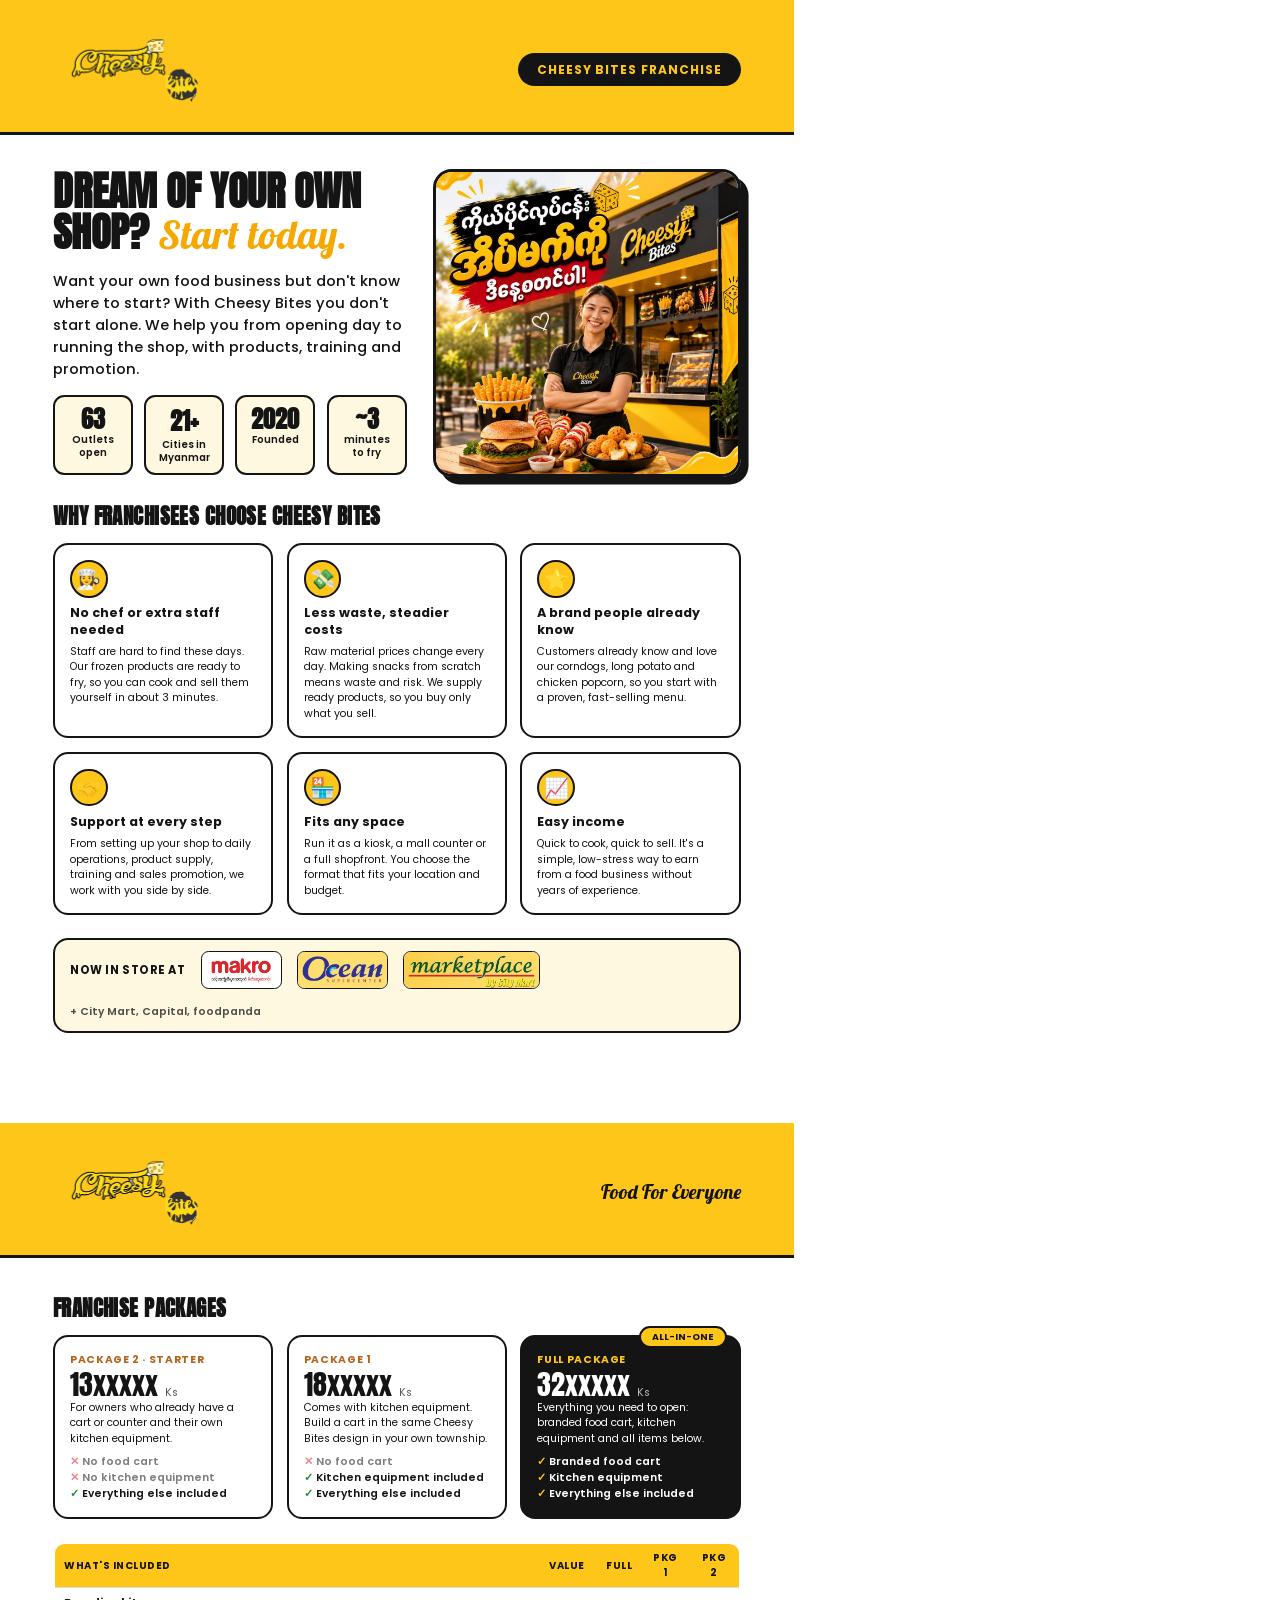
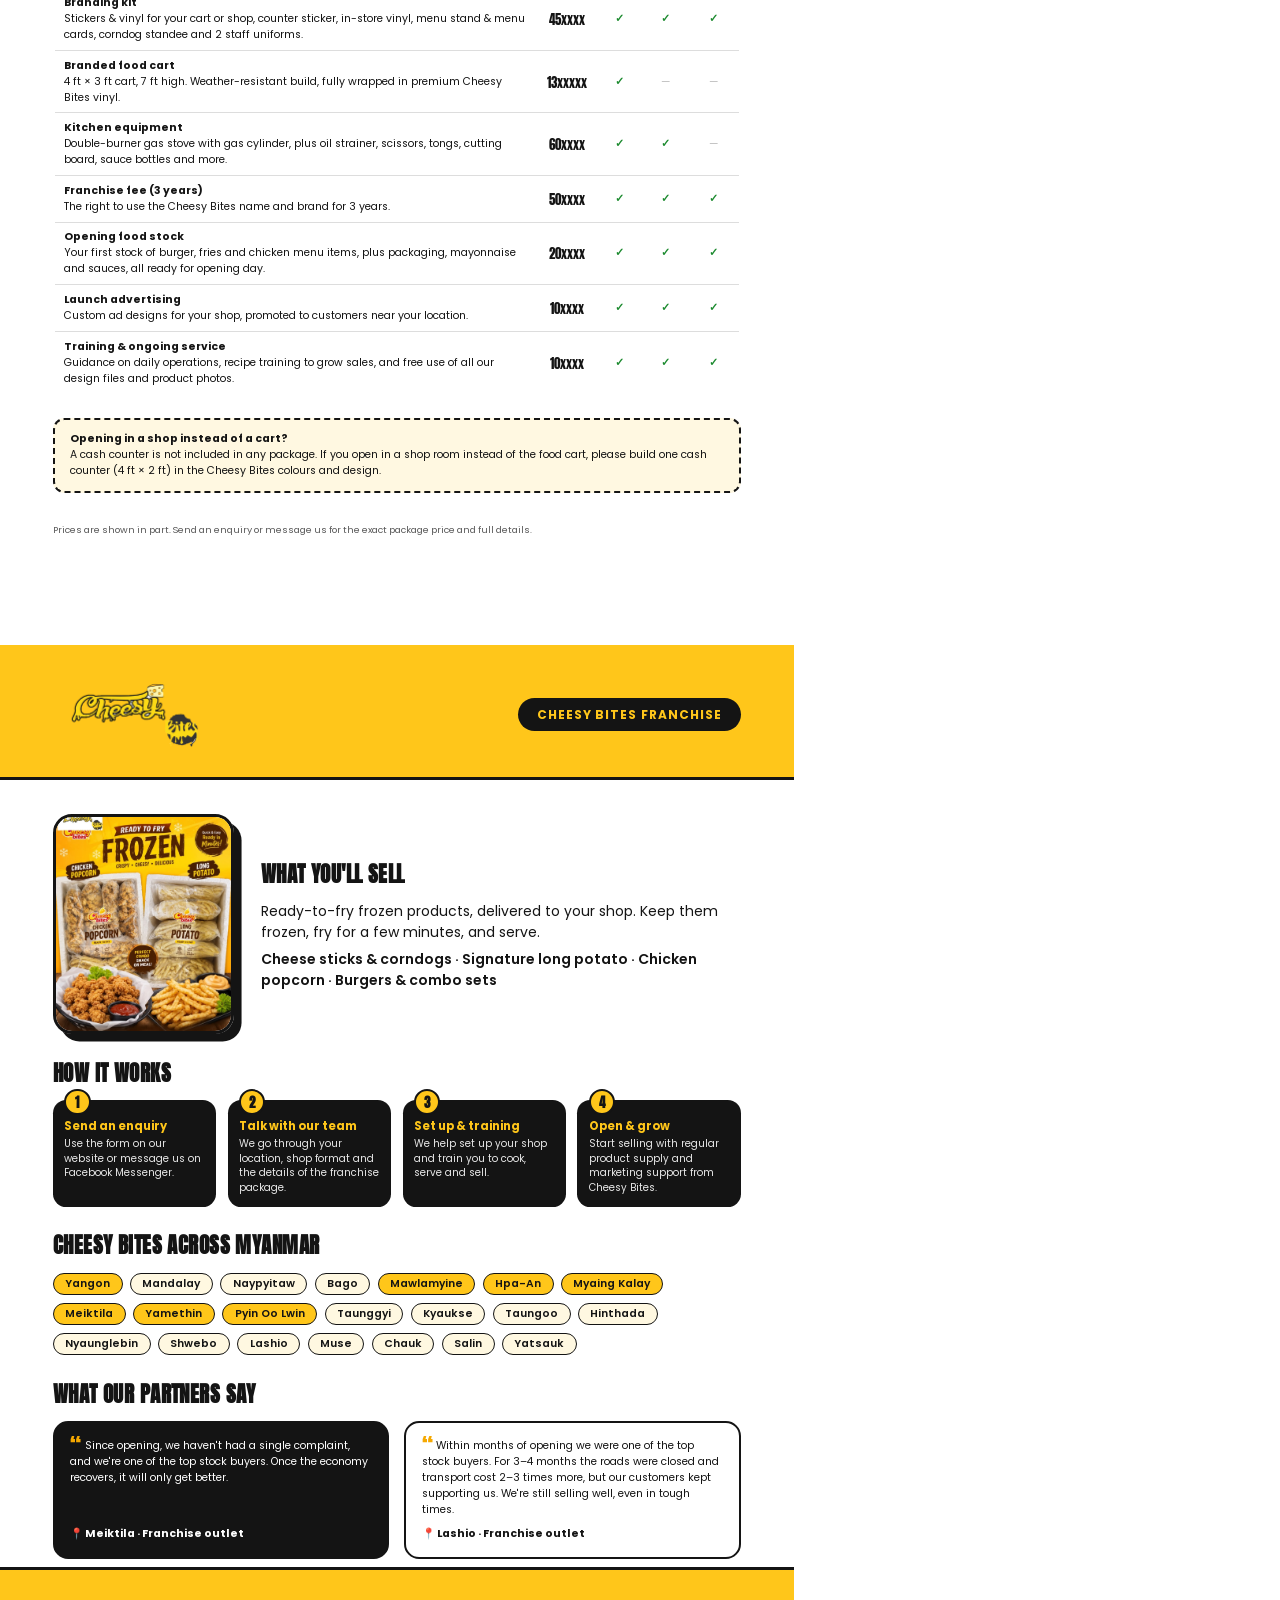
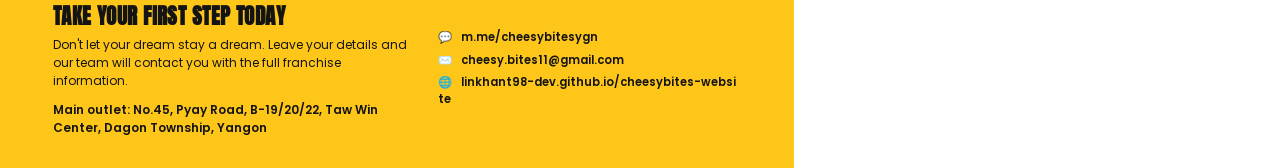
==== brochure/brochure.html @ b4585ab4 "Add easy-edit data file, franchise FAQ, brochure PDFs, analytics and Google business data - data.js:" ====
<!DOCTYPE html>
<html lang="en">
<head>
<meta charset="UTF-8" />
<title>Cheesy Bites Franchise Brochure</title>
<!-- Source for the downloadable franchise brochure PDFs.
     Rendered with:  brochure/build.sh  (needs Google Chrome)
     Text comes from ../i18n.js and numbers from ../data.js -->
<link rel="preconnect" href="https://fonts.googleapis.com" />
<link rel="preconnect" href="https://fonts.gstatic.com" crossorigin />
<link href="https://fonts.googleapis.com/css2?family=Lobster&family=Anton&family=Poppins:wght@400;500;600;700&family=Noto+Sans+Myanmar:wght@400;600;700&display=swap" rel="stylesheet" />
<style>
  @page { size: A4; margin: 0; }
  :root { --y: #ffc61a; --yd: #f5a800; --cream: #fff8e1; --k: #141414; --brown: #b5651d; }
  * { box-sizing: border-box; margin: 0; padding: 0; }
  html, body { background: #fff; }
  body { font-family: 'Poppins', sans-serif; color: var(--k); font-size: 10.5pt; line-height: 1.5; -webkit-print-color-adjust: exact; print-color-adjust: exact; }
  html[lang="my"] body { font-family: 'Noto Sans Myanmar', 'Poppins', sans-serif; font-size: 9.6pt; line-height: 1.75; }
  .page { width: 210mm; height: 297mm; position: relative; overflow: hidden; page-break-after: always; display: flex; flex-direction: column; }
  .page:last-child { page-break-after: auto; }

  /* Header band */
  .band { background: var(--y); border-bottom: 3px solid var(--k); padding: 10mm 14mm 8mm; display: flex; align-items: center; justify-content: space-between; }
  .band img { height: 17mm; }
  .band .tag { font-family: 'Lobster', cursive; font-size: 15pt; }
  .band .pill { background: var(--k); color: var(--y); border-radius: 99px; padding: 2mm 5mm; font-weight: 700; font-size: 9pt; letter-spacing: .08em; text-transform: uppercase; }
  html[lang="my"] .band .pill { letter-spacing: 0; text-transform: none; }

  .body { padding: 9mm 14mm 0; flex: 1; display: flex; flex-direction: column; gap: 6mm; }
  h1 { font-family: 'Anton', sans-serif; font-size: 30pt; line-height: 1.02; text-transform: uppercase; }
  h1 span { font-family: 'Lobster', cursive; text-transform: none; color: var(--yd); font-weight: 400; }
  h2 { font-family: 'Anton', sans-serif; font-size: 16pt; text-transform: uppercase; letter-spacing: .02em; margin-bottom: 3mm; }
  html[lang="my"] h1, html[lang="my"] h2 { font-family: 'Noto Sans Myanmar', sans-serif; font-weight: 700; text-transform: none; letter-spacing: 0; }
  html[lang="my"] h1 { font-size: 21pt; line-height: 1.45; }
  html[lang="my"] h1 span { font-family: 'Noto Sans Myanmar', sans-serif; font-weight: 700; }
  html[lang="my"] h2 { font-size: 13pt; line-height: 1.5; }
  .lead { font-size: 11pt; font-weight: 500; }
  html[lang="my"] .lead { font-size: 10pt; }

  .hero { display: grid; grid-template-columns: 1.15fr 1fr; gap: 7mm; align-items: center; }
  .hero img { width: 100%; aspect-ratio: 1; object-fit: cover; border: 3px solid var(--k); border-radius: 5mm; box-shadow: 2mm 2mm 0 var(--k); }

  .stats { display: grid; grid-template-columns: repeat(4, 1fr); gap: 3mm; margin-top: 4mm; }
  .stat { background: var(--cream); border: 2px solid var(--k); border-radius: 3mm; padding: 2.5mm; text-align: center; }
  .stat b { display: block; font-family: 'Anton', sans-serif; font-size: 18pt; line-height: 1.1; }
  .stat span { font-size: 7.5pt; font-weight: 600; line-height: 1.3; display: block; }

  .benefits { display: grid; grid-template-columns: repeat(3, 1fr); gap: 3.5mm; }
  .benefit { border: 2px solid var(--k); border-radius: 4mm; padding: 4mm; background: #fff; }
  .benefit i { font-style: normal; font-size: 15pt; display: inline-grid; place-items: center; width: 10mm; height: 10mm; background: var(--y); border: 2px solid var(--k); border-radius: 50%; margin-bottom: 2mm; }
  .benefit h3 { font-size: 9.5pt; line-height: 1.3; margin-bottom: 1.5mm; }
  .benefit p { font-size: 8pt; line-height: 1.45; }
  html[lang="my"] .benefit p { font-size: 7.6pt; line-height: 1.65; }

  .packages { display: grid; grid-template-columns: repeat(3, 1fr); gap: 3.5mm; }
  .pk { border: 2px solid var(--k); border-radius: 4mm; padding: 4mm; background: #fff; position: relative; }
  .pk.best { background: var(--k); color: #fff; }
  .pk .name { font-weight: 700; font-size: 8pt; text-transform: uppercase; letter-spacing: .06em; color: var(--brown); }
  .pk.best .name { color: var(--y); }
  .pk .price { font-family: 'Anton', sans-serif; font-size: 21pt; line-height: 1.15; }
  .pk .price small { font-family: 'Poppins', sans-serif; font-size: 8pt; opacity: .7; }
  .pk p { font-size: 8pt; line-height: 1.45; }
  .pk ul { list-style: none; margin-top: 2mm; font-size: 8pt; font-weight: 600; }
  .pk li::before { content: '✓ '; color: #1b8a2e; }
  .pk.best li::before { color: var(--y); }
  .pk li.no { opacity: .55; }
  .pk li.no::before { content: '✕ '; color: #d62828; }
  .ribbon { position: absolute; top: -3mm; right: 3mm; background: var(--y); color: var(--k); border: 2px solid var(--k); border-radius: 99px; padding: .5mm 3mm; font-size: 7pt; font-weight: 700; text-transform: uppercase; }

  table { width: 100%; border-collapse: collapse; font-size: 8pt; border: 2px solid var(--k); border-radius: 3mm; overflow: hidden; }
  th, td { padding: 1.8mm 2.5mm; border-bottom: 1px solid #ddd; text-align: center; vertical-align: middle; }
  th:first-child, td:first-child { text-align: left; }
  thead th { background: var(--y); font-size: 7.5pt; text-transform: uppercase; letter-spacing: .05em; }
  td.v { font-family: 'Anton', sans-serif; font-size: 10pt; white-space: nowrap; }
  td.y { color: #1b8a2e; font-weight: 700; }
  td.n { color: #bbb; }
  td b { display: block; }

  .steps { display: grid; grid-template-columns: repeat(4, 1fr); gap: 3mm; }
  .step { background: var(--k); color: #fff; border-radius: 3.5mm; padding: 4mm 3mm 3mm; position: relative; }
  .step b { position: absolute; top: -3mm; left: 3mm; width: 7mm; height: 7mm; border-radius: 50%; background: var(--y); color: var(--k); border: 2px solid var(--k); display: grid; place-items: center; font-family: 'Anton', sans-serif; font-size: 10pt; }
  .step h3 { color: var(--y); font-size: 8.5pt; line-height: 1.3; margin: 1mm 0; }
  .step p { font-size: 7.5pt; line-height: 1.45; opacity: .9; }

  .note { border: 2px dashed var(--k); border-radius: 3mm; padding: 3mm 4mm; background: var(--cream); font-size: 8pt; }
  .note b { display: block; }

  .contact { margin-top: auto; background: var(--y); border-top: 3px solid var(--k); padding: 7mm 14mm; display: grid; grid-template-columns: 1.2fr 1fr; gap: 6mm; align-items: center; }
  .contact h2 { margin-bottom: 1mm; }
  .contact .cta { font-size: 9pt; }
  .contact ul { list-style: none; font-size: 8.5pt; font-weight: 600; display: grid; gap: 1.5mm; }
  .contact li span { display: inline-block; width: 6mm; }
  .fineprint { font-size: 7pt; opacity: .7; margin-top: 2mm; }

  .sell { display: grid; grid-template-columns: 48mm 1fr; gap: 7mm; align-items: center; }
  .sell img { width: 100%; border: 3px solid var(--k); border-radius: 5mm; box-shadow: 2mm 2mm 0 var(--k); }
  .contact--big { padding: 8mm 14mm; }
  .contact .addr { margin-top: 3mm; font-weight: 600; }
  .contact ul { word-break: break-all; }

  .partners { display: flex; align-items: center; gap: 4mm; flex-wrap: wrap; border: 2px solid var(--k); border-radius: 4mm; padding: 3mm 4mm; background: var(--cream); }
  .partners p { font-weight: 700; font-size: 8.5pt; text-transform: uppercase; letter-spacing: .05em; }
  html[lang="my"] .partners p { text-transform: none; letter-spacing: 0; }
  .partners img { height: 10mm; border-radius: 2mm; border: 1.5px solid var(--k); }
  .partners img.w { background: #fff; padding: 1mm 2mm; }
  .partners span { font-size: 8pt; font-weight: 600; opacity: .75; }
  .cities { list-style: none; display: flex; flex-wrap: wrap; gap: 2mm; }
  .cities li { border: 1.5px solid var(--k); border-radius: 99px; padding: .6mm 3mm; font-size: 8pt; font-weight: 600; background: var(--cream); }
  .cities li.hot { background: var(--y); }
  .quotes { display: grid; grid-template-columns: 1fr 1fr; gap: 4mm; }
  .quotes figure { border: 2px solid var(--k); border-radius: 4mm; padding: 4mm; background: #fff; display: flex; flex-direction: column; gap: 2mm; }
  .quotes figure:first-child { background: var(--k); color: #fff; }
  .quotes blockquote { font-size: 8pt; line-height: 1.5; flex: 1; }
  html[lang="my"] .quotes blockquote { font-size: 7.6pt; line-height: 1.65; }
  .page:last-child .body { gap: 5mm; padding-top: 7mm; }
  .quotes blockquote::before { content: '“'; font-family: 'Anton', sans-serif; color: var(--yd); font-size: 18pt; line-height: 0; vertical-align: -6pt; margin-right: 1mm; }
  .quotes figcaption { font-size: 8pt; font-weight: 700; }
</style>
</head>
<body>

<!-- ============ PAGE 1 ============ -->
<section class="page">
  <div class="band">
    <img src="../assets/img/logo.png" alt="Cheesy Bites" />
    <span class="pill" data-k="fr.eyebrow">Cheesy Bites Franchise</span>
  </div>
  <div class="body">
    <div class="hero">
      <div>
        <h1 data-k="fr.title">Dream of your own shop? <span>Start today.</span></h1>
        <p class="lead" style="margin-top:4mm" data-k="fr.lead">Want your own food business but don't know where to start? With Cheesy Bites you don't start alone. We help you from opening day to running the shop, with products, training and promotion.</p>
        <div class="stats">
          <div class="stat"><b data-stat="outlets">63</b><span data-k="stat.outlets">Outlets open</span></div>
          <div class="stat"><b><span data-stat="cities" style="font-size:inherit;display:inline;font-weight:inherit">21</span>+</b><span data-k="stat.cities">Cities in Myanmar</span></div>
          <div class="stat"><b>2020</b><span data-k="stat.founded">Founded</span></div>
          <div class="stat"><b>~3</b><span data-k="fr.proof3">minutes to fry</span></div>
        </div>
      </div>
      <img src="../assets/img/fb/franchise.jpg" alt="" />
    </div>

    <div>
      <h2 data-k="fr.why">Why franchisees choose Cheesy Bites</h2>
      <div class="benefits">
        <div class="benefit"><i>👩‍🍳</i><h3 data-k="fr.b1h">No chef or extra staff needed</h3><p data-k="fr.b1p">Staff are hard to find these days. Our frozen products are ready to fry, so you can cook and sell them yourself in about 3 minutes.</p></div>
        <div class="benefit"><i>💸</i><h3 data-k="fr.b2h">Less waste, steadier costs</h3><p data-k="fr.b2p">Raw material prices change every day. Making snacks from scratch means waste and risk. We supply ready products, so you buy only what you sell.</p></div>
        <div class="benefit"><i>⭐</i><h3 data-k="fr.b3h">A brand people already know</h3><p data-k="fr.b3p">Customers already know and love our corndogs, long potato and chicken popcorn, so you start with a proven, fast-selling menu.</p></div>
        <div class="benefit"><i>🤝</i><h3 data-k="fr.b4h">Support at every step</h3><p data-k="fr.b4p">From setting up your shop to daily operations, product supply, training and sales promotion, we work with you side by side.</p></div>
        <div class="benefit"><i>🏪</i><h3 data-k="fr.b5h">Fits any space</h3><p data-k="fr.b5p">Run it as a kiosk, a mall counter or a full shopfront. You choose the format that fits your location and budget.</p></div>
        <div class="benefit"><i>📈</i><h3 data-k="fr.b6h">Easy income</h3><p data-k="fr.b6p">Quick to cook, quick to sell. It's a simple, low-stress way to earn from a food business without years of experience.</p></div>
      </div>
    </div>

    <div class="partners">
      <p data-k="hero.instore">Now in store at</p>
      <img src="../assets/img/partners/makro.png" alt="Makro" class="w" />
      <img src="../assets/img/partners/ocean.jpg" alt="Ocean" />
      <img src="../assets/img/partners/marketplace.jpg" alt="Marketplace by City Mart" />
      <span data-k="br.partnersMore">+ City Mart, Capital, foodpanda</span>
    </div>
  </div>
</section>

<!-- ============ PAGE 2 ============ -->
<section class="page">
  <div class="band">
    <img src="../assets/img/logo.png" alt="Cheesy Bites" />
    <span class="tag">Food For Everyone</span>
  </div>
  <div class="body">
    <div>
      <h2 data-k="pk.title">Franchise packages</h2>
      <div class="packages">
        <div class="pk"><p class="name" data-k="pk.p2name">Package 2 · Starter</p><p class="price">13xxxxx <small>Ks</small></p><p data-k="pk.p2desc">For owners who already have a cart or counter and their own kitchen equipment.</p><ul data-k="pk.p2list"><li class="no">No food cart</li><li class="no">No kitchen equipment</li><li>Everything else included</li></ul></div>
        <div class="pk"><p class="name" data-k="pk.p1name">Package 1</p><p class="price">18xxxxx <small>Ks</small></p><p data-k="pk.p1desc">Comes with kitchen equipment. Build a cart in the same Cheesy Bites design in your own township.</p><ul data-k="pk.p1list"><li class="no">No food cart</li><li>Kitchen equipment included</li><li>Everything else included</li></ul></div>
        <div class="pk best"><span class="ribbon" data-k="pk.best">All-in-one</span><p class="name" data-k="pk.fullname">Full Package</p><p class="price">32xxxxx <small>Ks</small></p><p data-k="pk.fulldesc">Everything you need to open: branded food cart, kitchen equipment and all items below.</p><ul data-k="pk.fulllist"><li>Branded food cart</li><li>Kitchen equipment</li><li>Everything else included</li></ul></div>
      </div>
    </div>

    <table>
      <thead><tr><th data-k="pk.tableTitle">What's included</th><th data-k="pk.colValue">Value</th><th>Full</th><th>Pkg 1</th><th>Pkg 2</th></tr></thead>
      <tbody>
        <tr><td><b data-k="pk.i1h">Branding kit</b><span data-k="pk.i1p">Stickers &amp; vinyl for your cart or shop, counter sticker, in-store vinyl, menu stand &amp; menu cards, corndog standee and 2 staff uniforms.</span></td><td class="v">45xxxx</td><td class="y">✓</td><td class="y">✓</td><td class="y">✓</td></tr>
        <tr><td><b data-k="pk.i2h">Branded food cart</b><span data-k="pk.i2p">4 ft × 3 ft cart, 7 ft high. Weather-resistant build, fully wrapped in premium Cheesy Bites vinyl.</span></td><td class="v">13xxxxx</td><td class="y">✓</td><td class="n">—</td><td class="n">—</td></tr>
        <tr><td><b data-k="pk.i3h">Kitchen equipment</b><span data-k="pk.i3p">Double-burner gas stove with gas cylinder, plus oil strainer, scissors, tongs, cutting board, sauce bottles and more.</span></td><td class="v">60xxxx</td><td class="y">✓</td><td class="y">✓</td><td class="n">—</td></tr>
        <tr><td><b data-k="pk.i4h">Franchise fee (3 years)</b><span data-k="pk.i4p">The right to use the Cheesy Bites name and brand for 3 years.</span></td><td class="v">50xxxx</td><td class="y">✓</td><td class="y">✓</td><td class="y">✓</td></tr>
        <tr><td><b data-k="pk.i5h">Opening food stock</b><span data-k="pk.i5p">Your first stock of burger, fries and chicken menu items, plus packaging, mayonnaise and sauces, all ready for opening day.</span></td><td class="v">20xxxx</td><td class="y">✓</td><td class="y">✓</td><td class="y">✓</td></tr>
        <tr><td><b data-k="pk.i6h">Launch advertising</b><span data-k="pk.i6p">Custom ad designs for your shop, promoted to customers near your location.</span></td><td class="v">10xxxx</td><td class="y">✓</td><td class="y">✓</td><td class="y">✓</td></tr>
        <tr><td><b data-k="pk.i7h">Training &amp; ongoing service</b><span data-k="pk.i7p">Guidance on daily operations, recipe training to grow sales, and free use of all our design files and product photos.</span></td><td class="v">10xxxx</td><td class="y">✓</td><td class="y">✓</td><td class="y">✓</td></tr>
      </tbody>
    </table>

    <div class="note"><b data-k="pk.noteTitle">Opening in a shop instead of a cart?</b><span data-k="pk.noteBody">A cash counter is not included in any package. If you open in a shop room instead of the food cart, please build one cash counter (4 ft × 2 ft) in the Cheesy Bites colours and design.</span></div>

    <p class="fineprint" data-k="pk.disclaimer">Prices are shown in part. Send an enquiry or message us for the exact package price and full details.</p>
  </div>
</section>

<!-- ============ PAGE 3 ============ -->
<section class="page">
  <div class="band">
    <img src="../assets/img/logo.png" alt="Cheesy Bites" />
    <span class="pill" data-k="fr.eyebrow">Cheesy Bites Franchise</span>
  </div>
  <div class="body">
    <div class="sell">
      <img src="../assets/img/fb/readytofry.jpg" alt="" />
      <div>
      <h2 data-k="fr.sellTitle">What you'll sell</h2>
      <p data-k="fr.sellBody">Ready-to-fry frozen products, delivered to your shop. Keep them frozen, fry for a few minutes, and serve.</p>
      <p style="font-weight:600;margin-top:1.5mm" data-k="br.sellList">Cheese sticks &amp; corndogs · Signature long potato · Chicken popcorn · Burgers &amp; combo sets</p>
      </div>
    </div>
    <div>
      <h2 data-k="fr.howTitle">How it works</h2>
      <div class="steps">
        <div class="step"><b>1</b><h3 data-k="fr.s1h">Send an enquiry</h3><p data-k="br.s1p">Use the form on our website or message us on Facebook Messenger.</p></div>
        <div class="step"><b>2</b><h3 data-k="fr.s2h">Talk with our team</h3><p data-k="fr.s2p">We go through your location, shop format and the details of the franchise package.</p></div>
        <div class="step"><b>3</b><h3 data-k="fr.s3h">Set up &amp; training</h3><p data-k="fr.s3p">We help set up your shop and train you to cook, serve and sell.</p></div>
        <div class="step"><b>4</b><h3 data-k="fr.s4h">Open &amp; grow</h3><p data-k="fr.s4p">Start selling with regular product supply and marketing support from Cheesy Bites.</p></div>
      </div>
    </div>
    <div>
      <h2 data-k="net.title">Cheesy Bites across Myanmar</h2>
      <ul class="cities" id="cityList"></ul>
    </div>
    <div>
      <h2 data-k="tm.title">What our partners say</h2>
      <div class="quotes">
        <figure><blockquote data-k="tm.q1">Since opening, we haven't had a single complaint, and we're one of the top stock buyers. Once the economy recovers, it will only get better.</blockquote><figcaption>📍 <span data-k="tm.t1">Meiktila</span> · <span data-k="tm.franchise">Franchise outlet</span></figcaption></figure>
        <figure><blockquote data-k="tm.q2">Within months of opening we were one of the top stock buyers. For 3–4 months the roads were closed and transport cost 2–3 times more, but our customers kept supporting us. We're still selling well, even in tough times.</blockquote><figcaption>📍 <span data-k="tm.t2">Lashio</span> · <span data-k="tm.franchise">Franchise outlet</span></figcaption></figure>
      </div>
    </div>
  </div>
  <div class="contact contact--big">
    <div>
      <h2 data-k="fr.formIntroTitle">Take your first step today</h2>
      <p class="cta" data-k="fr.formIntro">Don't let your dream stay a dream. Leave your details and our team will contact you with the full franchise information.</p>
      <p class="cta addr" data-k="br.address">Main outlet: No.45, Pyay Road, B-19/20/22, Taw Win Center, Dagon Township, Yangon</p>
    </div>
    <ul>
      <li><span>💬</span>m.me/cheesybitesygn</li>
      <li><span>✉️</span>cheesy.bites11@gmail.com</li>
      <li><span>🌐</span>linkhant98-dev.github.io/cheesybites-website</li>
    </ul>
  </div>
</section>

<script src="../data.js"></script>
<script src="../i18n.js"></script>
<script>
  // Brochure-only Myanmar text (everything else is reused from i18n.js)
  const BR_MY = {
    'br.sellList': 'ချိစ်ချောင်းနှင့် ကော်န်ဒေါ့ · Signature အာလူးချောင်းရှည် · ချစ်ကင် ပေါ့ပ်ကော်န် · ဘာဂါနှင့် Combo Set များ',
    'br.s1p': 'ကျွန်ုပ်တို့ ဝဘ်ဆိုက်ရှိ ဖောင်ကို ဖြည့်ပါ သို့မဟုတ် Facebook Messenger မှ စာပို့ပါ။',
    'br.contactTitle': 'ဆက်သွယ်ရန်',
    'br.partnersMore': '+ City Mart၊ Capital၊ foodpanda',
    'br.address': 'ပင်မဆိုင်: အမှတ် ၄၅၊ ပြည်လမ်း၊ B-19/20/22၊ တော်ဝင်စင်တာ၊ ဒဂုံမြို့နယ်၊ ရန်ကုန်',
  };
  const lang = new URLSearchParams(location.search).get('lang') === 'my' ? 'my' : 'en';
  document.documentElement.lang = lang;
  document.querySelectorAll('[data-stat]').forEach(el => { el.textContent = SITE_STATS[el.dataset.stat]; });
  document.getElementById('cityList').innerHTML = CITIES.map(c => `<li${c.hot ? ' class="hot"' : ''}>${lang === 'my' ? c.my : c.en}</li>`).join('');
  if (lang === 'my') {
    document.querySelectorAll('[data-k]').forEach(el => {
      const t = BR_MY[el.dataset.k] ?? I18N_MY[el.dataset.k];
      if (t) el.innerHTML = t;
    });
  }
</script>
</body>
</html>
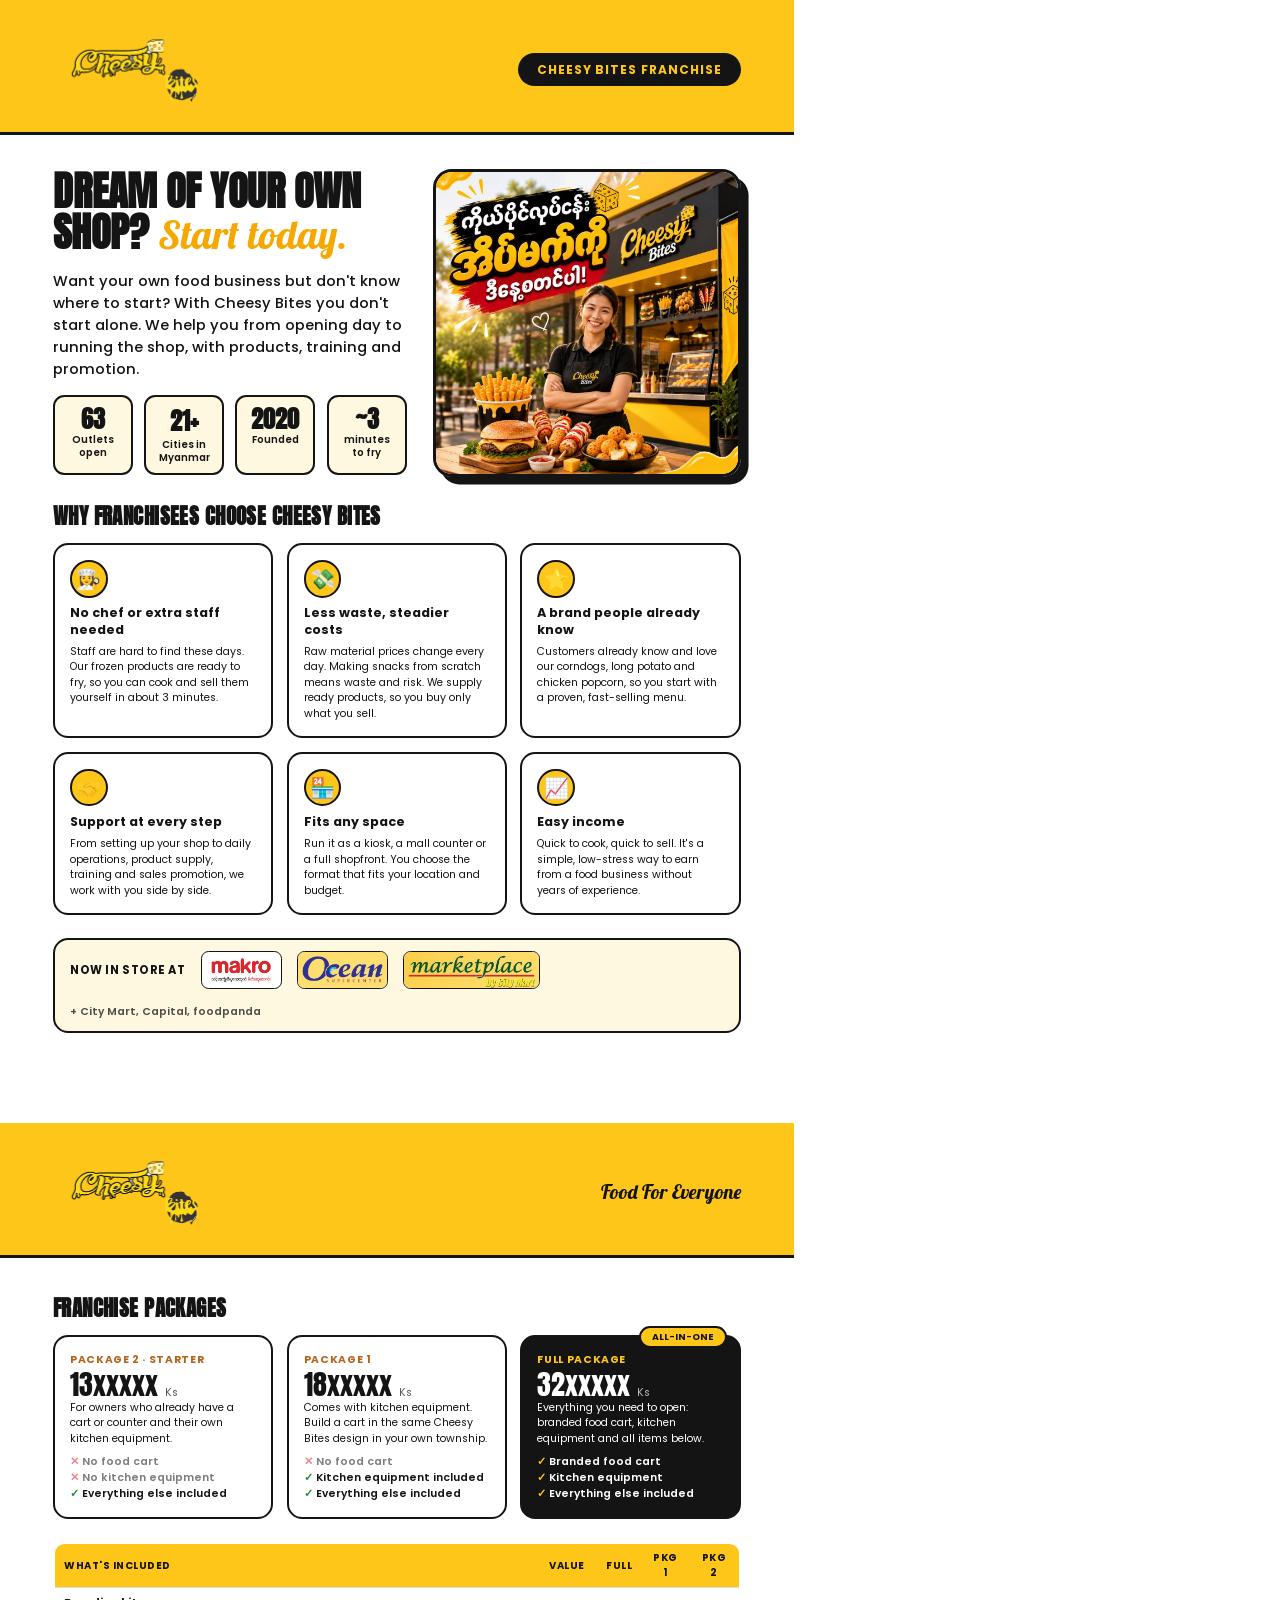
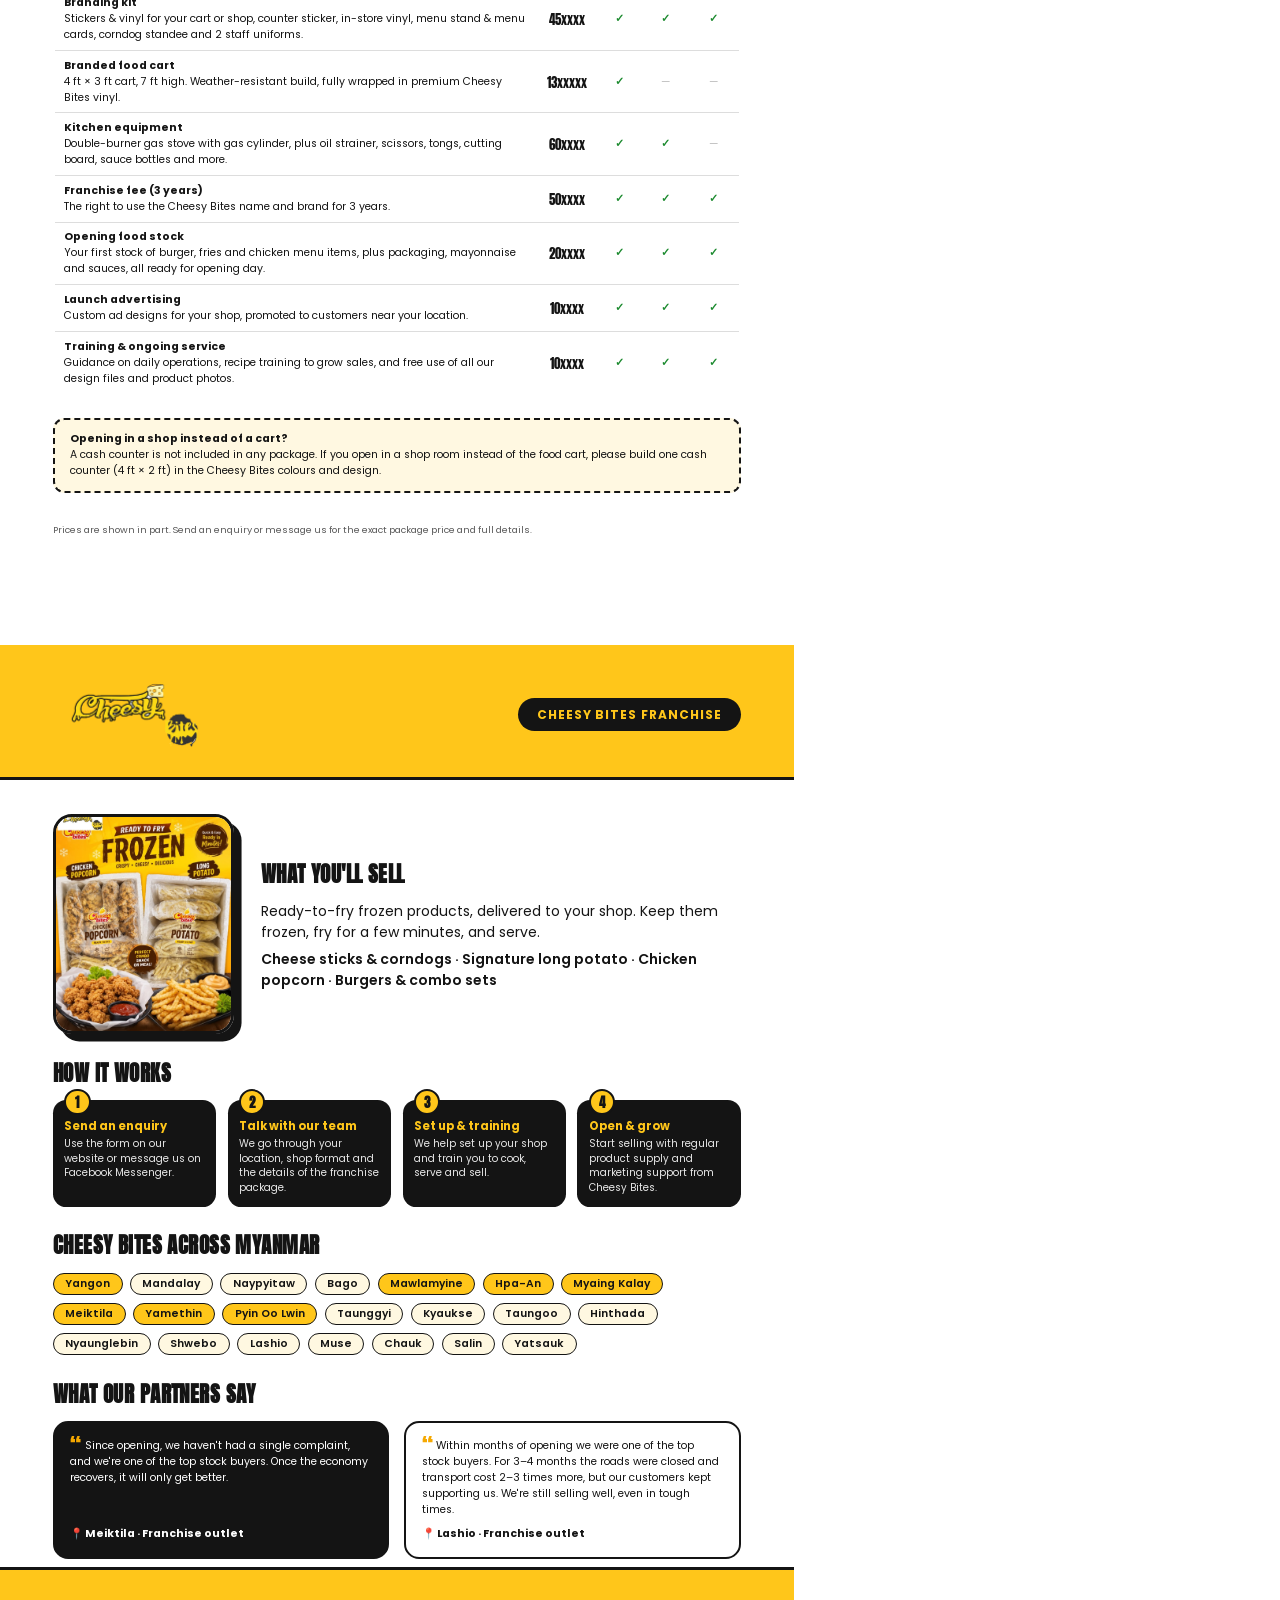
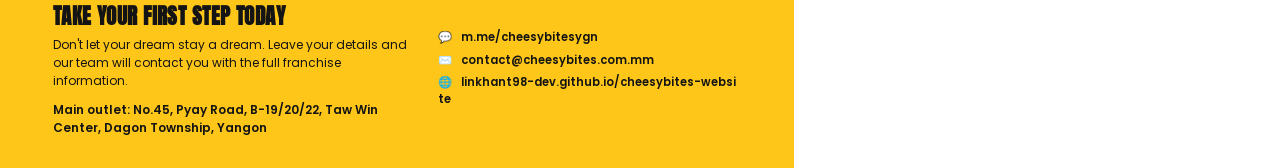
==== commit fc399aea: "Show contact@cheesybites.com.mm as the public contact email Get in Touch section, structured data, s" ====
--- a/brochure/brochure.html
+++ b/brochure/brochure.html
@@ -241,7 +241,7 @@
     </div>
     <ul>
       <li><span>💬</span>m.me/cheesybitesygn</li>
-      <li><span>✉️</span>cheesy.bites11@gmail.com</li>
+      <li><span>✉️</span>contact@cheesybites.com.mm</li>
       <li><span>🌐</span>linkhant98-dev.github.io/cheesybites-website</li>
     </ul>
   </div>
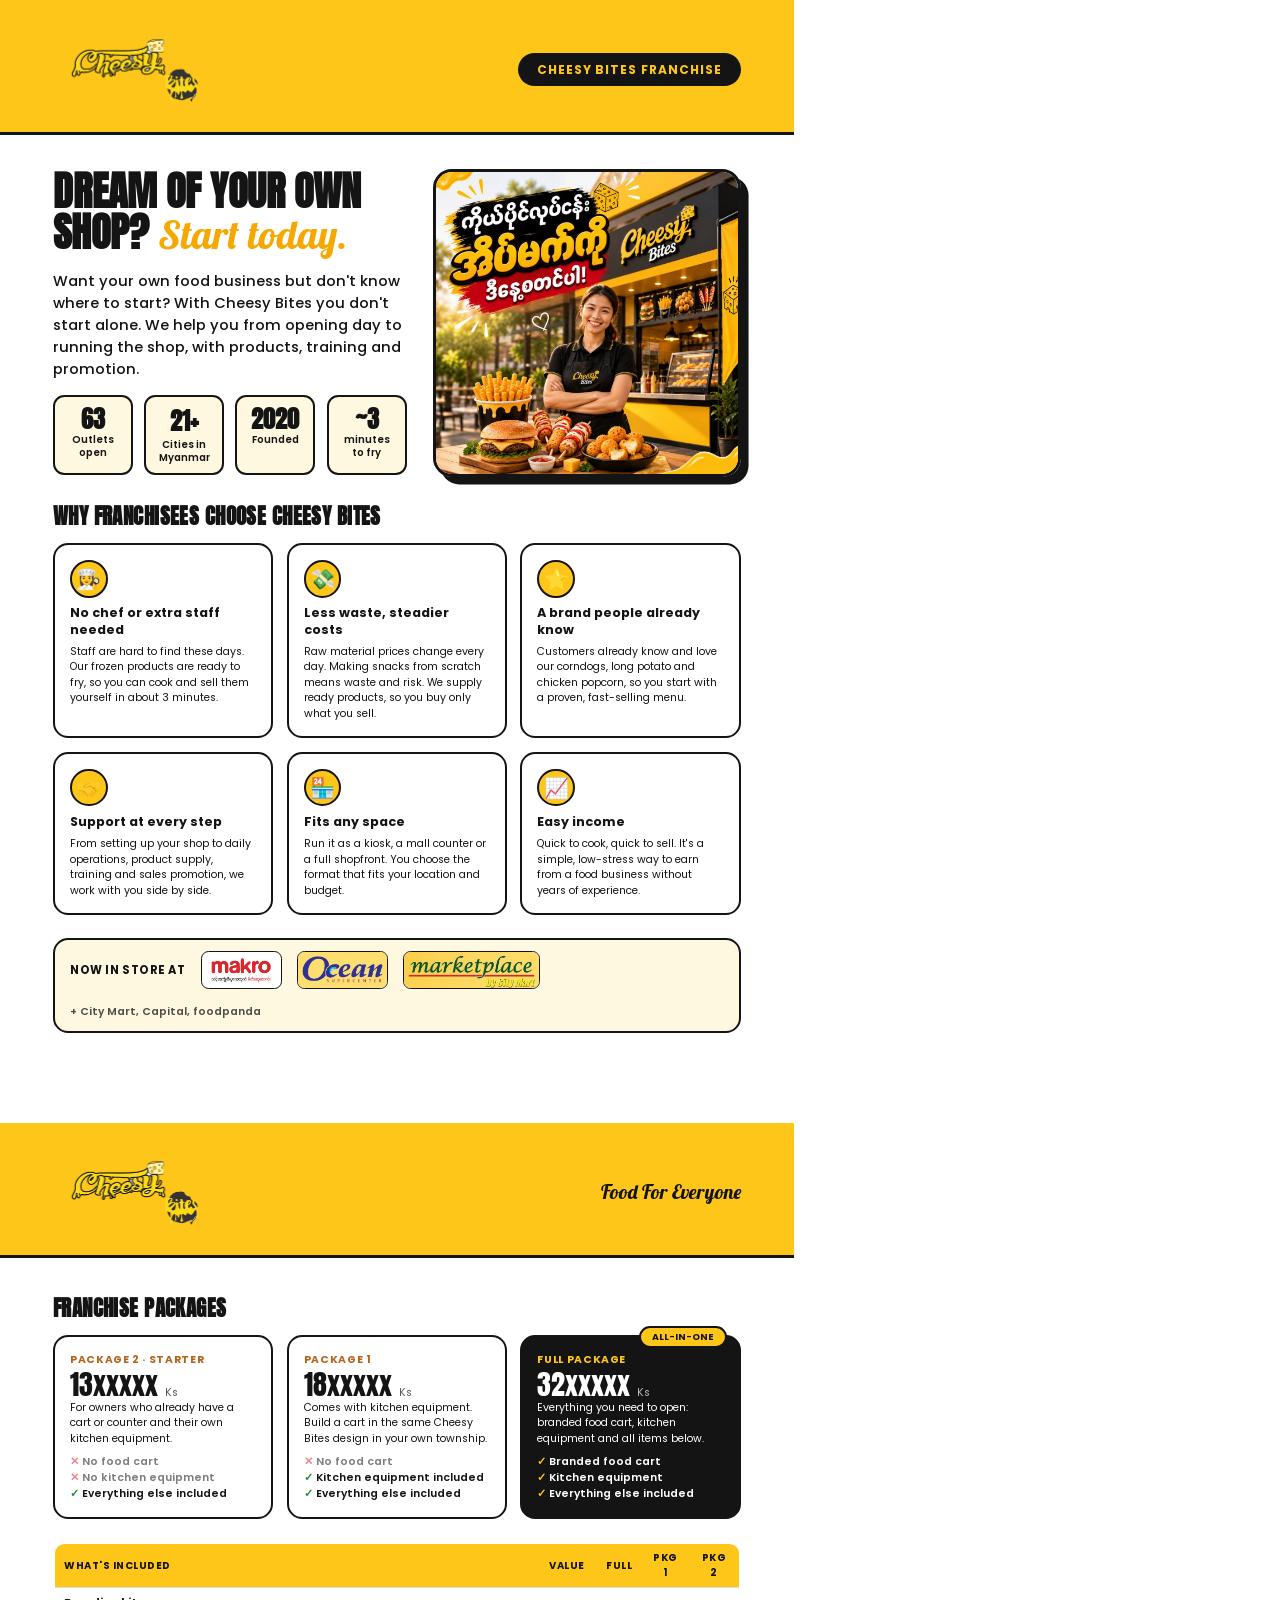
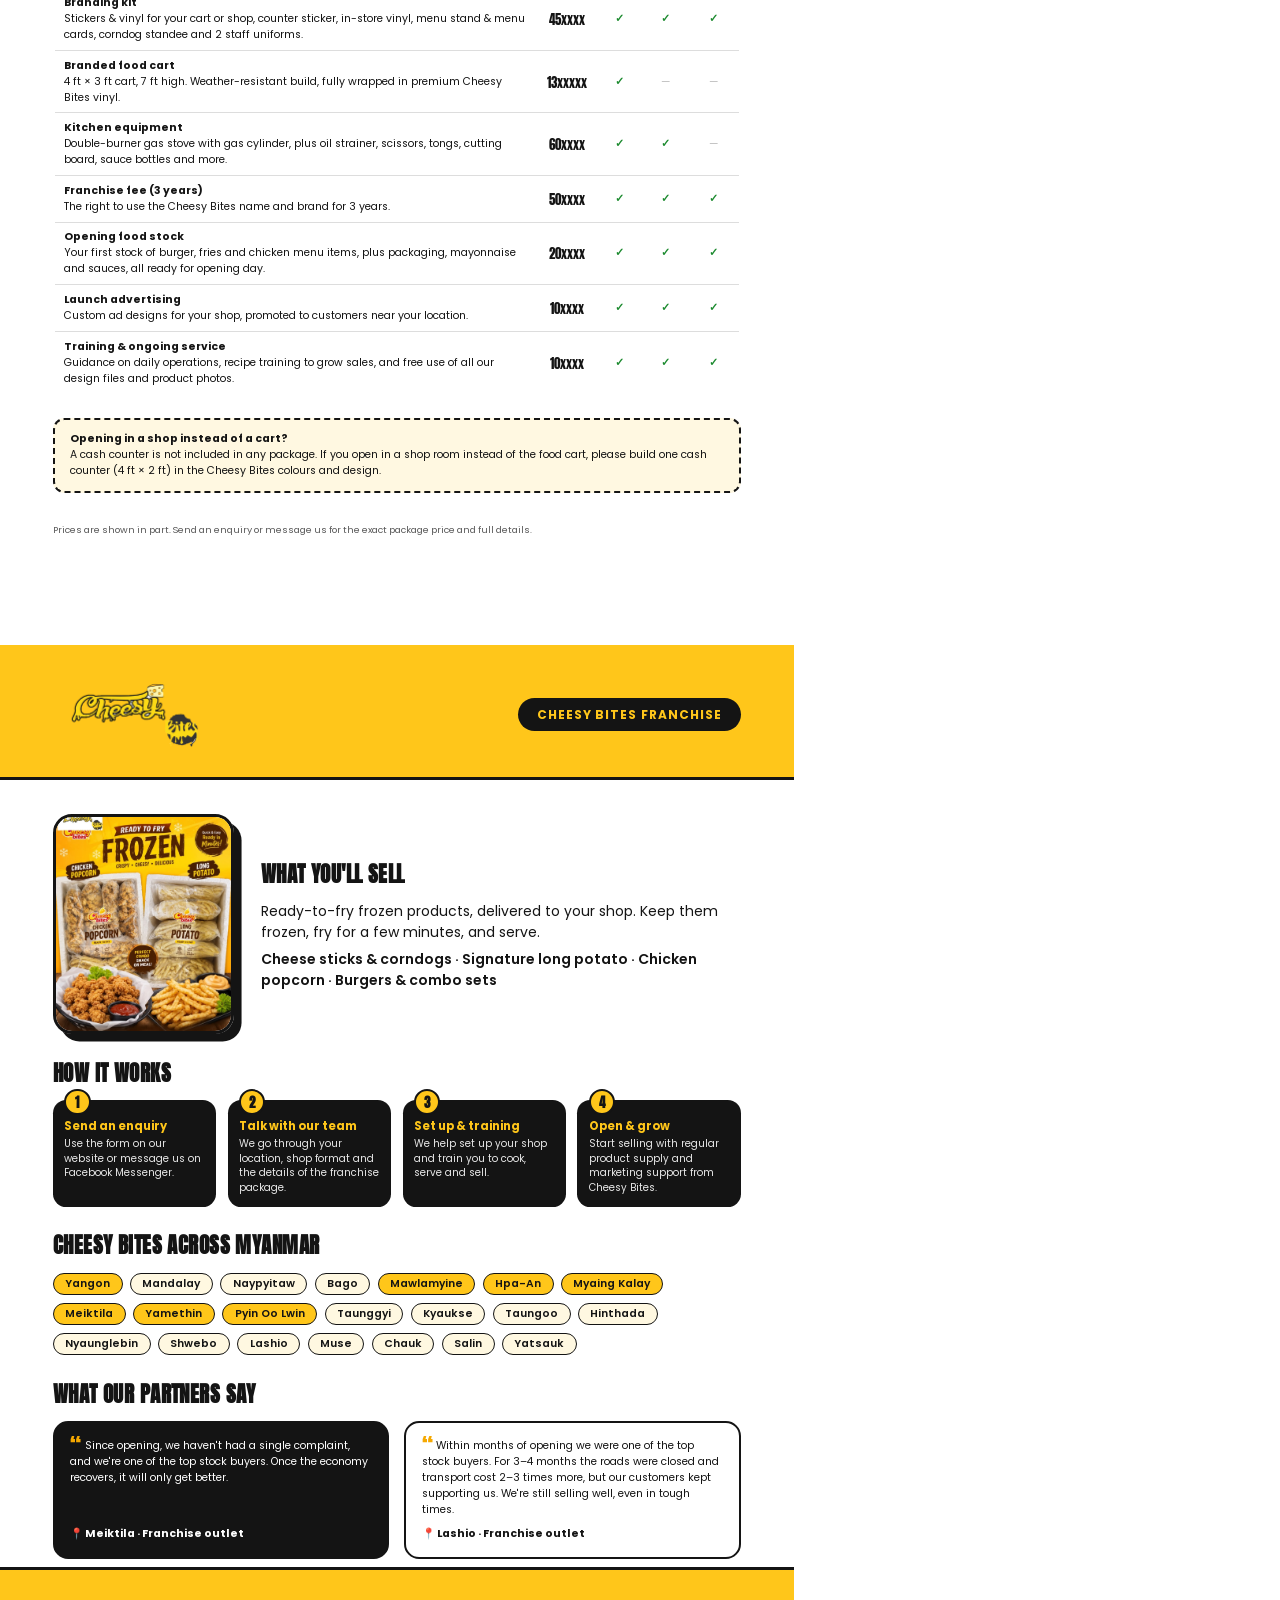
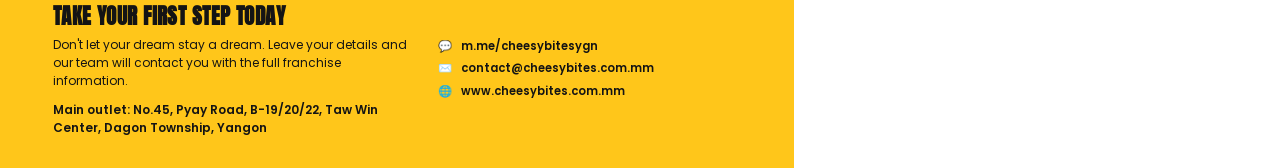
==== commit 40e5e152: "Make www.cheesybites.com.mm the official URL Canonical, hreflang, Open Graph/Twitter, structured dat" ====
--- a/brochure/brochure.html
+++ b/brochure/brochure.html
@@ -242,7 +242,7 @@
     <ul>
       <li><span>💬</span>m.me/cheesybitesygn</li>
       <li><span>✉️</span>contact@cheesybites.com.mm</li>
-      <li><span>🌐</span>linkhant98-dev.github.io/cheesybites-website</li>
+      <li><span>🌐</span>www.cheesybites.com.mm</li>
     </ul>
   </div>
 </section>
